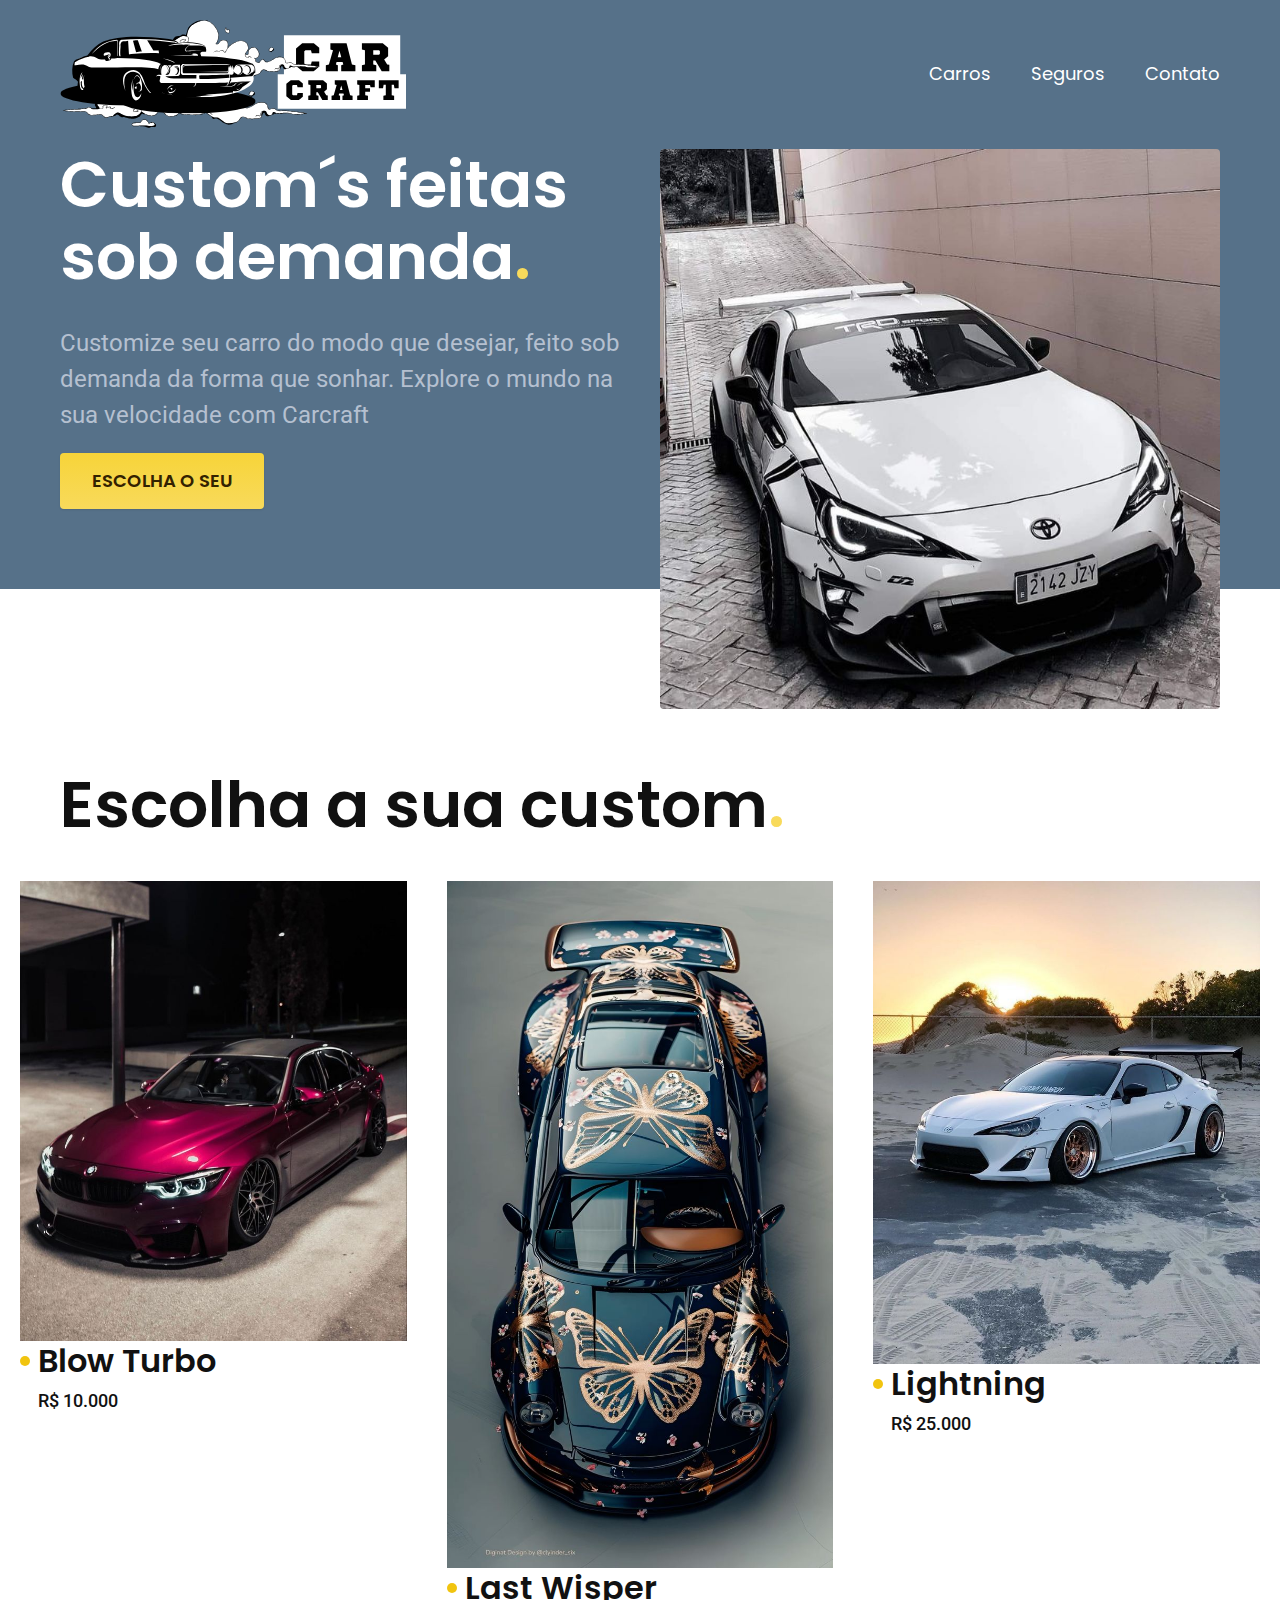
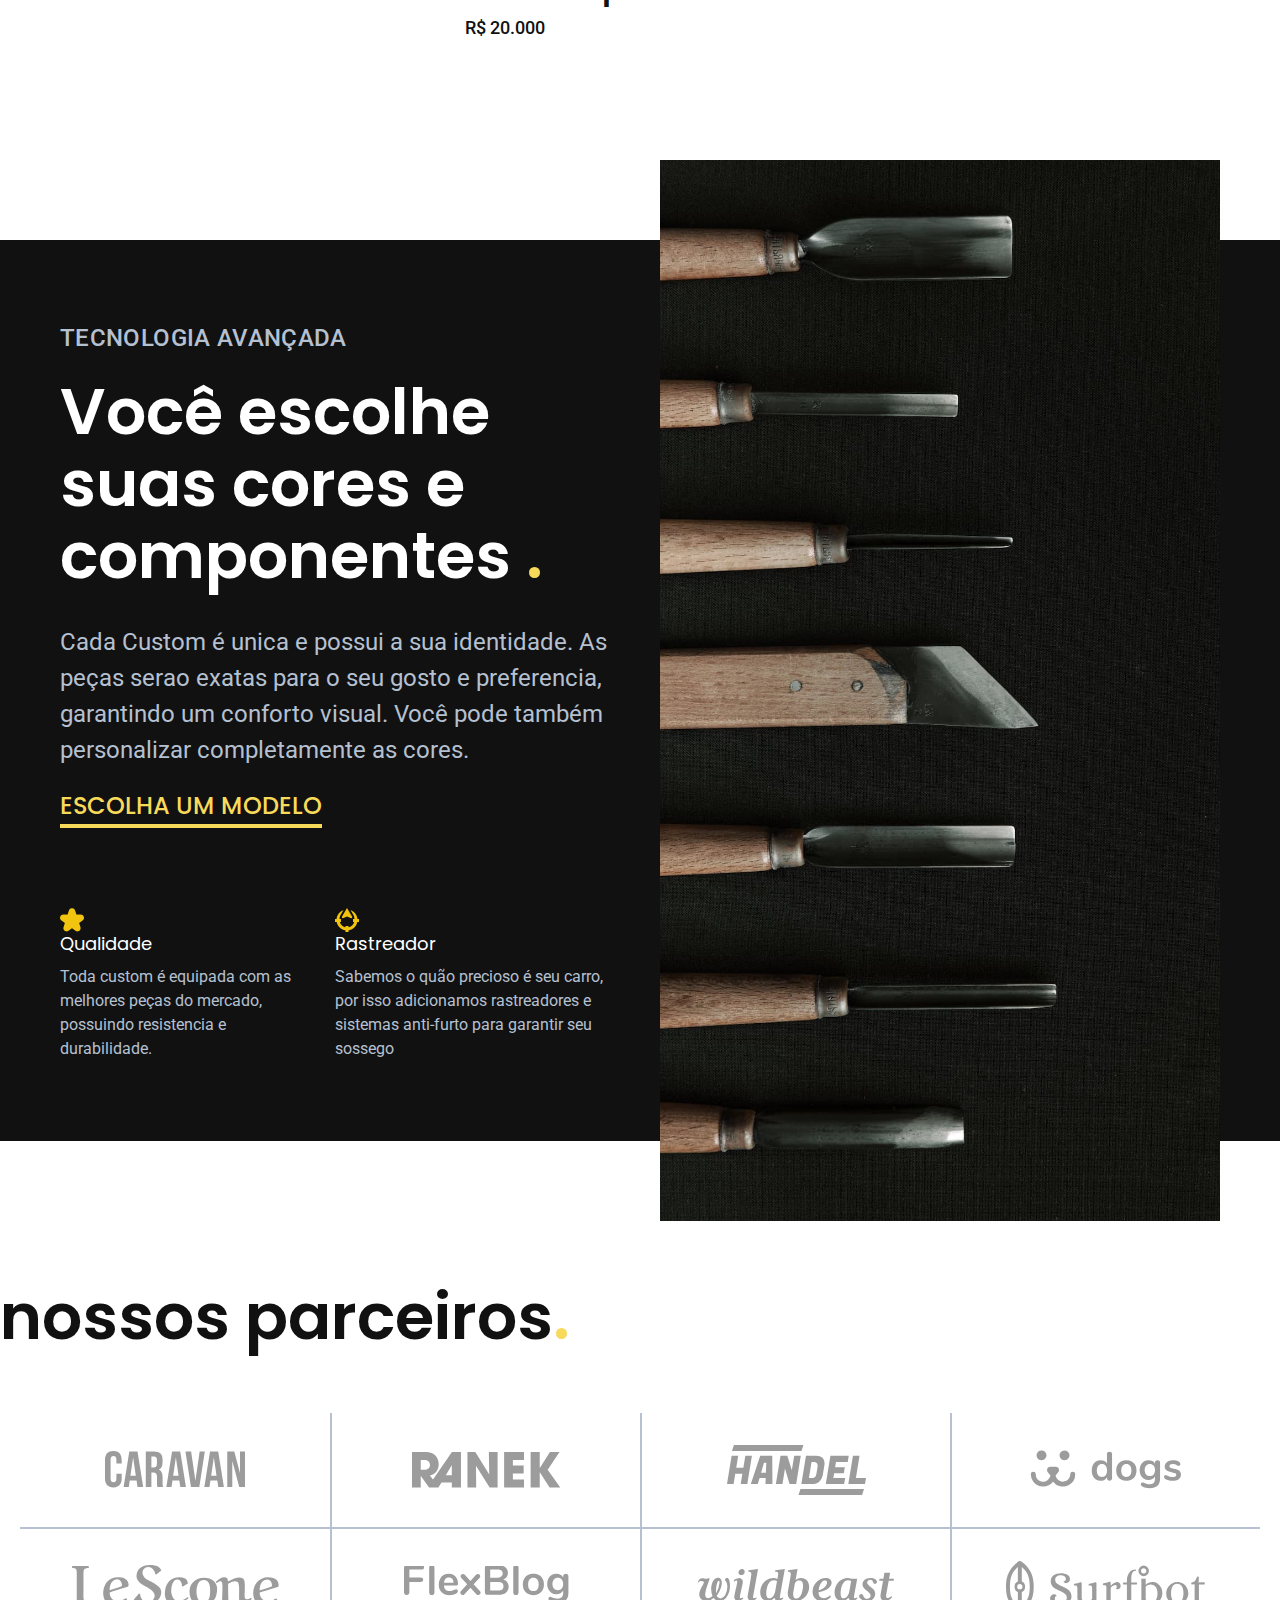
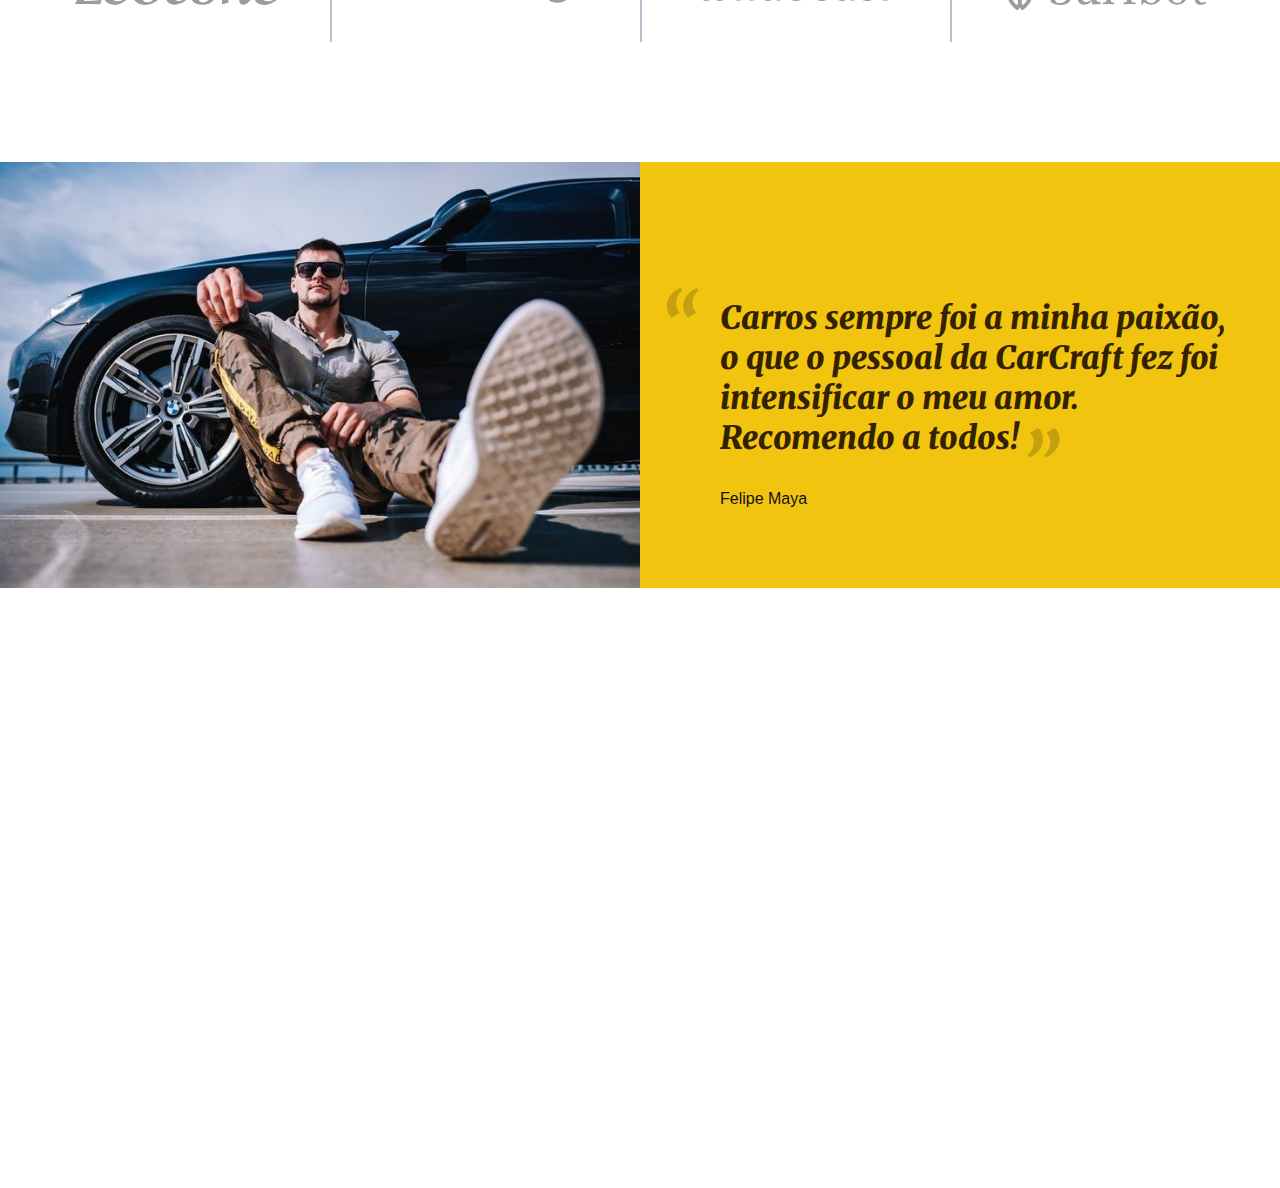
==== index.html @ 5aa36750 "Depoimento de cliente" ====
<!DOCTYPE html>
<html lang="pt-br">

<head>
  <meta charset="UTF-8">
  <meta name="viewport" content="width=device-width, initial-scale=1.0">

  <title>CarCraft - Carros com Bodykit</title>
  <meta name="description" content="Carros com bodykits mais irados já vistos, feitos sob demanda para o cliente. Explore o mundo na sua velocidade com a CarCraft">

  <link rel="stylesheet" href="css/style.css">

  <link rel="preconnect" href="https://fonts.googleapis.com">
  <link rel="preconnect" href="https://fonts.gstatic.com" crossorigin>
  <link href="https://fonts.googleapis.com/css2?family=Merriweather&family=Poppins:wght@100;400;600&family=Roboto:wght@100;400;500&display=swap" rel="stylesheet">

</head>

<body>
  <header class="header-bg">
    <div class="header container">
      <a href="./"><img src="./img/carcraft 1.svg" alt="Carcraft">

      </a>
      <nav aria-label="primaria">
        <ul class=" header-menu font-1-m cor-0">
          <li><a href="./carros.html">Carros</a></li>
          <li><a href="./seguros.html">Seguros</a></li>
          <li><a href="./contato.html">Contato</a></li>
        </ul>
      </nav>
    </div>
  </header>

  <main class="introducao-bg">
    <div class="introducao container">
      <div class="introducao-conteudo">
        <h1 class="font-1-xxl cor-0">Custom´s feitas sob demanda<span class="cor-p1">.</span></h1>
        <p class="font-2-l cor-5">Customize seu carro do modo que desejar, feito sob demanda da forma que sonhar. Explore o mundo na sua velocidade com Carcraft</p>
        <a class="botao" href="./carros.html">Escolha o seu</a>
      </div>
      <div>
        <img src="img/Toyota.jfif" alt="Carro GTR">
      </div>
    </div>
  </main>


  <article class="carros-lista">
    <h2 class="container font-1-xxl">Escolha a sua custom<span class="cor-p1">.</span></h2>

    <ul>
      <li>
        <a href="./carros/blow-turbo.html">
          <img src="/img/carros-lista/BMW.jpeg" alt="BMW roxa">
          <h3 class="font-1-xl">Blow Turbo</h3>
          <span class="font-2-m">R$ 10.000</span>
        </a>
      </li>
      <li>
        <a href="./carros/last-wisper.html">
          <img class="tamanho-porcshe-fotos" src="/img/carros-lista/porsche.jpeg" alt="Supra">
          <h3 class="font-1-xl">Last Wisper</h3>
          <span class="font-2-m">R$ 20.000</span>
        </a>
      </li>
      <li>
        <a href="./carros/lightning.html">
          <img class="tamanho-toyota-fotos" src="/img/carros-lista/toyota-lista.jpeg" alt="Toyota">
          <h3 class="font-1-xl">Lightning</h3>
          <span class="font-2-m">R$ 25.000</span>
        </a>
      </li>
    </ul>
  </article>

  <article class="tecnologia-bg">
    <div class="tecnologia container">
      <div class="tecnologia-conteudo">
        <span class="font-2-l-b cor-5">Tecnologia Avançada</span>
        <h2 class="font-1-xxl cor-0">Você escolhe suas cores e componentes <span class="cor-p1">.</span></h2>
        <p class="font-2-l cor-5">Cada Custom é unica e possui a sua identidade. As peças serao exatas para o seu gosto e preferencia, garantindo um conforto visual. Você pode também personalizar completamente as cores.</p>
        <a class="link " href="./carros.html">Escolha um modelo</a>
        <div class="tecnologia-vantagens">
          <div>
            <img src="./img/icones/qualidade.png" alt="">
            <h3 class="font-1-m cor-0">Qualidade</h3>
            <p class="font-2-s cor-5">Toda custom é equipada com as melhores peças do mercado, possuindo resistencia e durabilidade.</p>
          </div>

          <div>
            <img src="./img/icones/rastreador.png" alt="">
            <h3 class="font-1-m cor-0">Rastreador</h3>
            <p class="font-2-s cor-5">Sabemos o quão precioso é seu carro, por isso adicionamos rastreadores e sistemas anti-furto para garantir seu sossego</p>
          </div>
        </div>
      </div>
      <div class="tecnologia-imagem">
        <img src="img/fotos/tecnologia.jpg" alt="">
      </div>
    </div>
  </article>
</body>

<section class="parceiros" aria-label="Nossos Parceiros">
  <h2 class="font-1-xxl">nossos parceiros<span class="cor-p1">.</span></h2>

  <ul>
    <li><img src="./img/parceiros/caravan.svg" alt=""></li>
    <li><img src="./img/parceiros/ranek.svg" alt=""></li>
    <li><img src="./img/parceiros/handel.svg" alt=""></li>
    <li><img src="./img/parceiros/dogs.svg" alt=""></li>
    <li><img src="./img/parceiros/lescone.svg" alt=""></li>
    <li><img src="./img/parceiros/flexblog.svg" alt=""></li>
    <li><img src="./img/parceiros/wildbeast.svg" alt=""></li>
    <li><img src="./img/parceiros/surfbot.svg" alt=""></li>
  </ul>
</section>

<section class="depoimento" aria-label="Depoimento">
  <div>
    <img src="./img/depoimento.jpeg" alt="Pessoa Com seu Carro Modificado">
  </div>
  <div class="depoimento-conteudo">
    <blockquote class="font-1-xl cor-p5">
      <p>Carros sempre foi a minha paixão, o que o pessoal da CarCraft fez foi intensificar o meu amor. Recomendo a todos!</p>
    </blockquote>
    <span>Felipe Maya</span>
  </div>
</section>

</html>
---- css/style.css ----
@import "./global/header.css";
@import "./utilidades/tipografia.css";
@import "./utilidades/cores.css";

@import "./global/global.css";

/* utilidades */
@import "./utilidades/componentes.css";

/* Home */
@import "./home/introducao.css";
@import "./home/tecnologia.css";
@import "./home/parceiros.css";
@import "./home/depoimento.css";

/*Carros*/
@import "./carros/carros-listas.css";
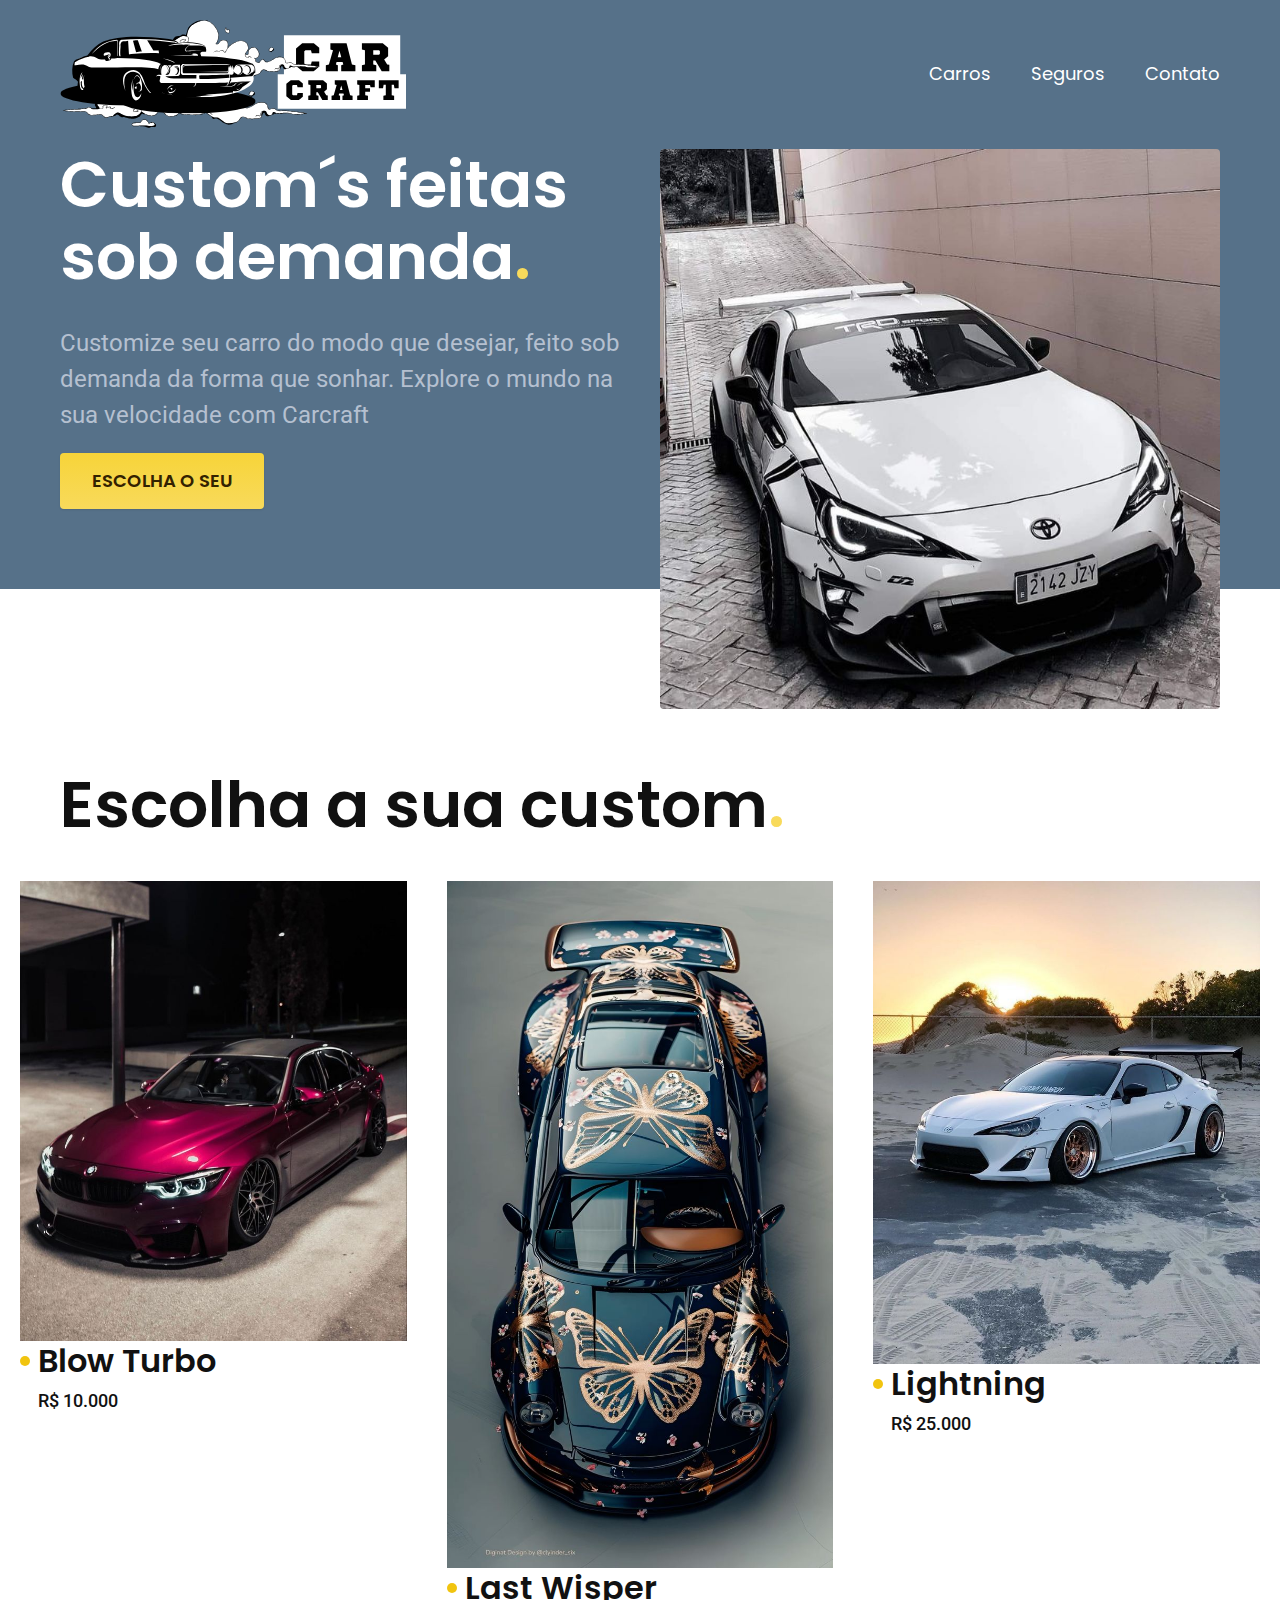
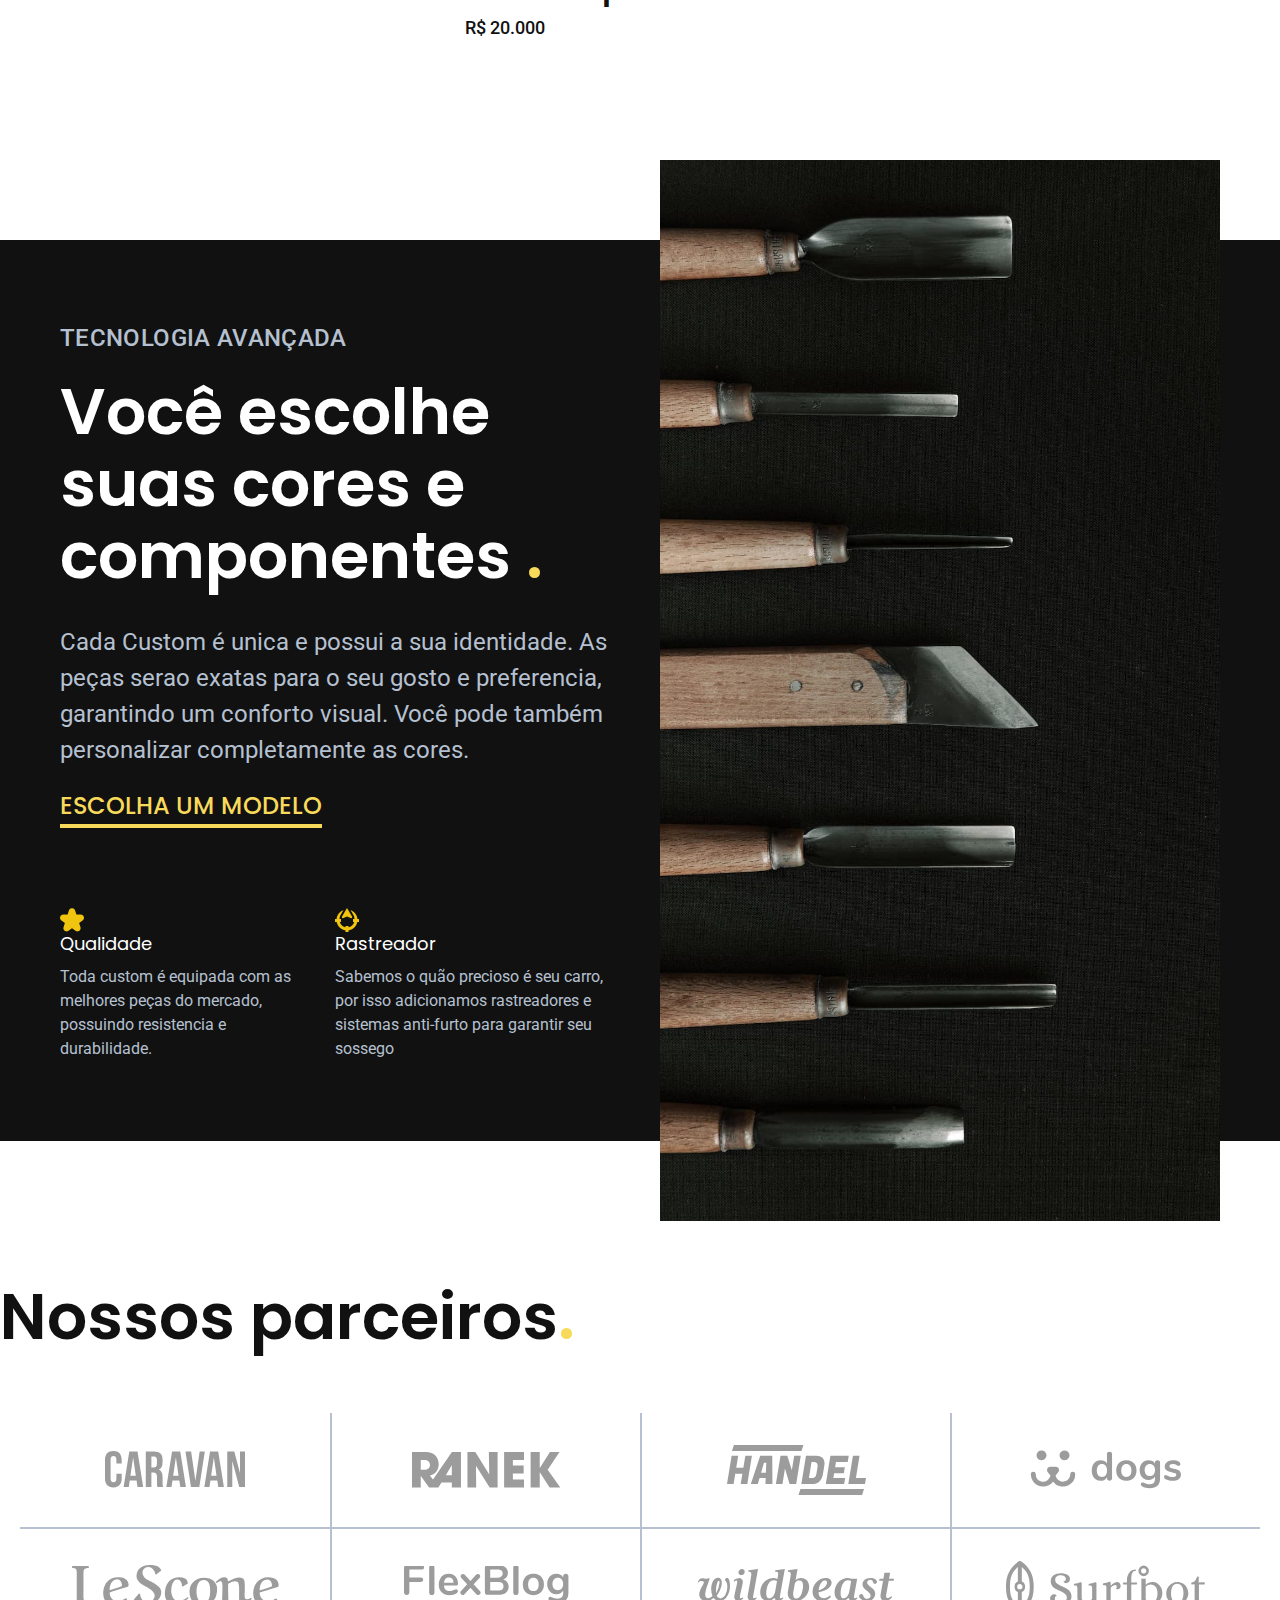
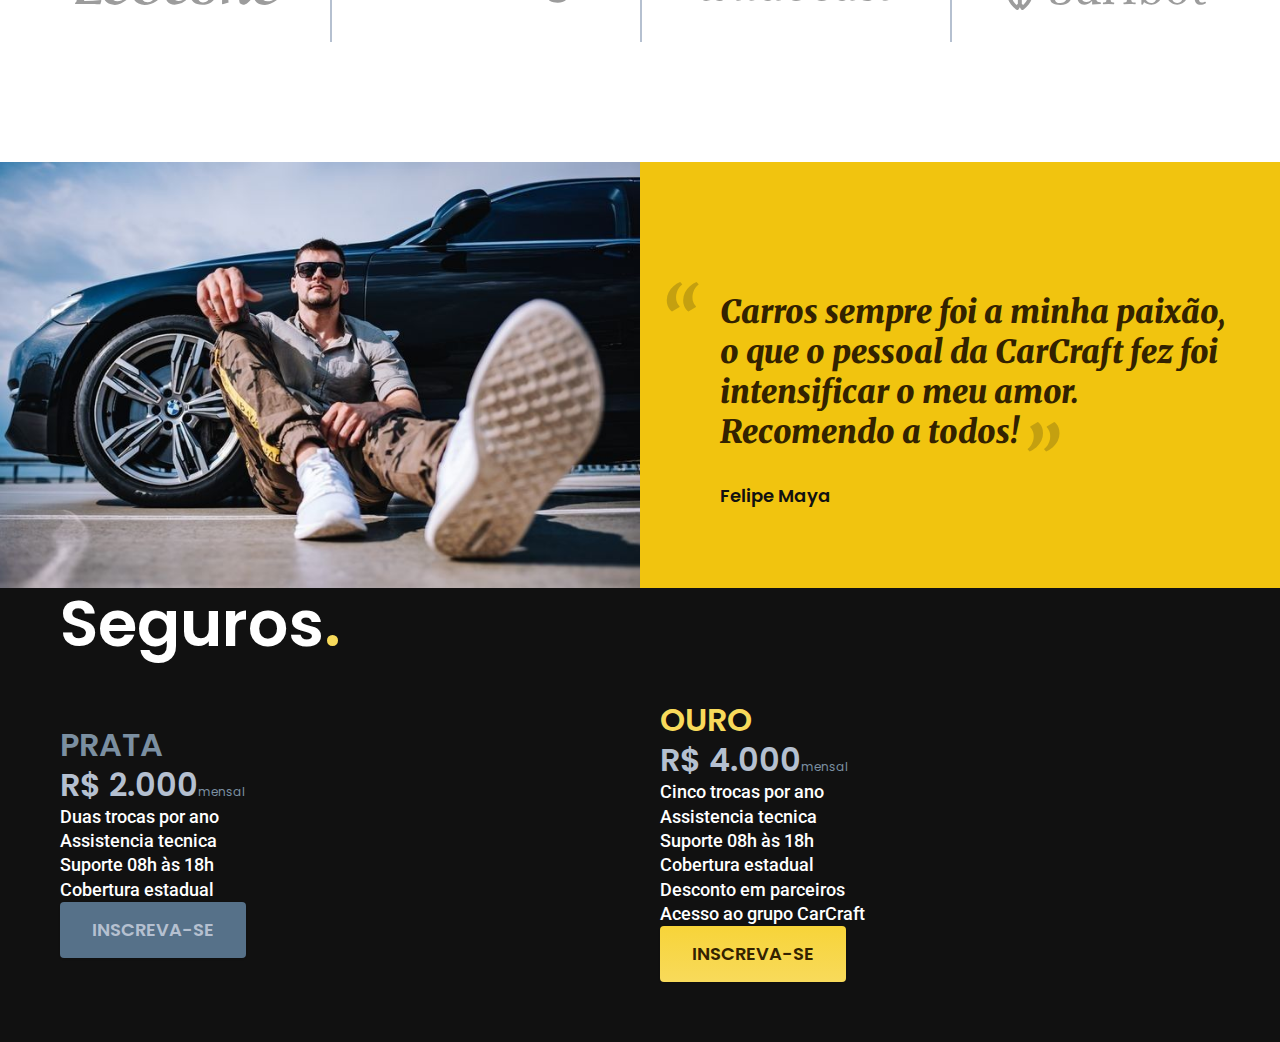
==== commit 01c7f06f: "metade das alteracoes do seguro" ====
--- a/index.html
+++ b/index.html
@@ -100,33 +100,65 @@
       </div>
     </div>
   </article>
+
+  <section class="parceiros" aria-label="Nossos Parceiros">
+    <h2 class="font-1-xxl">Nossos parceiros<span class="cor-p1">.</span></h2>
+
+    <ul>
+      <li><img src="./img/parceiros/caravan.svg" alt=""></li>
+      <li><img src="./img/parceiros/ranek.svg" alt=""></li>
+      <li><img src="./img/parceiros/handel.svg" alt=""></li>
+      <li><img src="./img/parceiros/dogs.svg" alt=""></li>
+      <li><img src="./img/parceiros/lescone.svg" alt=""></li>
+      <li><img src="./img/parceiros/flexblog.svg" alt=""></li>
+      <li><img src="./img/parceiros/wildbeast.svg" alt=""></li>
+      <li><img src="./img/parceiros/surfbot.svg" alt=""></li>
+    </ul>
+  </section>
+
+  <section class="depoimento" aria-label="Depoimento">
+    <div>
+      <img src="./img/depoimento.jpeg" alt="Pessoa Com seu Carro Modificado">
+    </div>
+    <div class="depoimento-conteudo">
+      <blockquote class="font-1-xl cor-p5">
+        <p>Carros sempre foi a minha paixão, o que o pessoal da CarCraft fez foi intensificar o meu amor. Recomendo a todos!</p>
+      </blockquote>
+      <span class="font-1-m-b cor-P5">Felipe Maya</span>
+    </div>
+  </section>
+
+  <article class="seguros-bg">
+    <div class="seguros container">
+      <h2 class="font-1-xxl cor-0">Seguros<span class=" cor-p1">.</span></h2>
+      <div class="seguros-item">
+        <h3 class="font-1-xl cor-6">PRATA</h3>
+        <span class="font-1-xl cor-5">R$ 2.000<span class="font-1-xs cor-6">mensal</span></span>
+        <ul class="font-2-m cor-0">
+          <li>Duas trocas por ano</li>
+          <li>Assistencia tecnica</li>
+          <li>Suporte 08h às 18h</li>
+          <li>Cobertura estadual</li>
+        </ul>
+        <a class="botao secundario" href="./orcamento.html">Inscreva-se</a>
+      </div>
+
+
+      <div class="seguros-item">
+        <h3 class="font-1-xl cor-p1">OURO</h3>
+        <span class="font-1-xl cor-5">R$ 4.000<span class="font-1-xs cor-6">mensal</span></span>
+        <ul class="font-2-m cor-0">
+          <li>Cinco trocas por ano</li>
+          <li>Assistencia tecnica</li>
+          <li>Suporte 08h às 18h</li>
+          <li>Cobertura estadual</li>
+          <li>Desconto em parceiros</li>
+          <li>Acesso ao grupo CarCraft</li>
+        </ul>
+        <a class="botao" href="./orcamento.html">Inscreva-se</a>
+      </div>
+    </div>
+  </article>
 </body>
 
-<section class="parceiros" aria-label="Nossos Parceiros">
-  <h2 class="font-1-xxl">nossos parceiros<span class="cor-p1">.</span></h2>
-
-  <ul>
-    <li><img src="./img/parceiros/caravan.svg" alt=""></li>
-    <li><img src="./img/parceiros/ranek.svg" alt=""></li>
-    <li><img src="./img/parceiros/handel.svg" alt=""></li>
-    <li><img src="./img/parceiros/dogs.svg" alt=""></li>
-    <li><img src="./img/parceiros/lescone.svg" alt=""></li>
-    <li><img src="./img/parceiros/flexblog.svg" alt=""></li>
-    <li><img src="./img/parceiros/wildbeast.svg" alt=""></li>
-    <li><img src="./img/parceiros/surfbot.svg" alt=""></li>
-  </ul>
-</section>
-
-<section class="depoimento" aria-label="Depoimento">
-  <div>
-    <img src="./img/depoimento.jpeg" alt="Pessoa Com seu Carro Modificado">
-  </div>
-  <div class="depoimento-conteudo">
-    <blockquote class="font-1-xl cor-p5">
-      <p>Carros sempre foi a minha paixão, o que o pessoal da CarCraft fez foi intensificar o meu amor. Recomendo a todos!</p>
-    </blockquote>
-    <span>Felipe Maya</span>
-  </div>
-</section>
-
 </html>--- a/css/style.css
+++ b/css/style.css
@@ -15,3 +15,6 @@
 
 /*Carros*/
 @import "./carros/carros-listas.css";
+
+/*Seguros*/
+@import "./seguros/seguros.css";
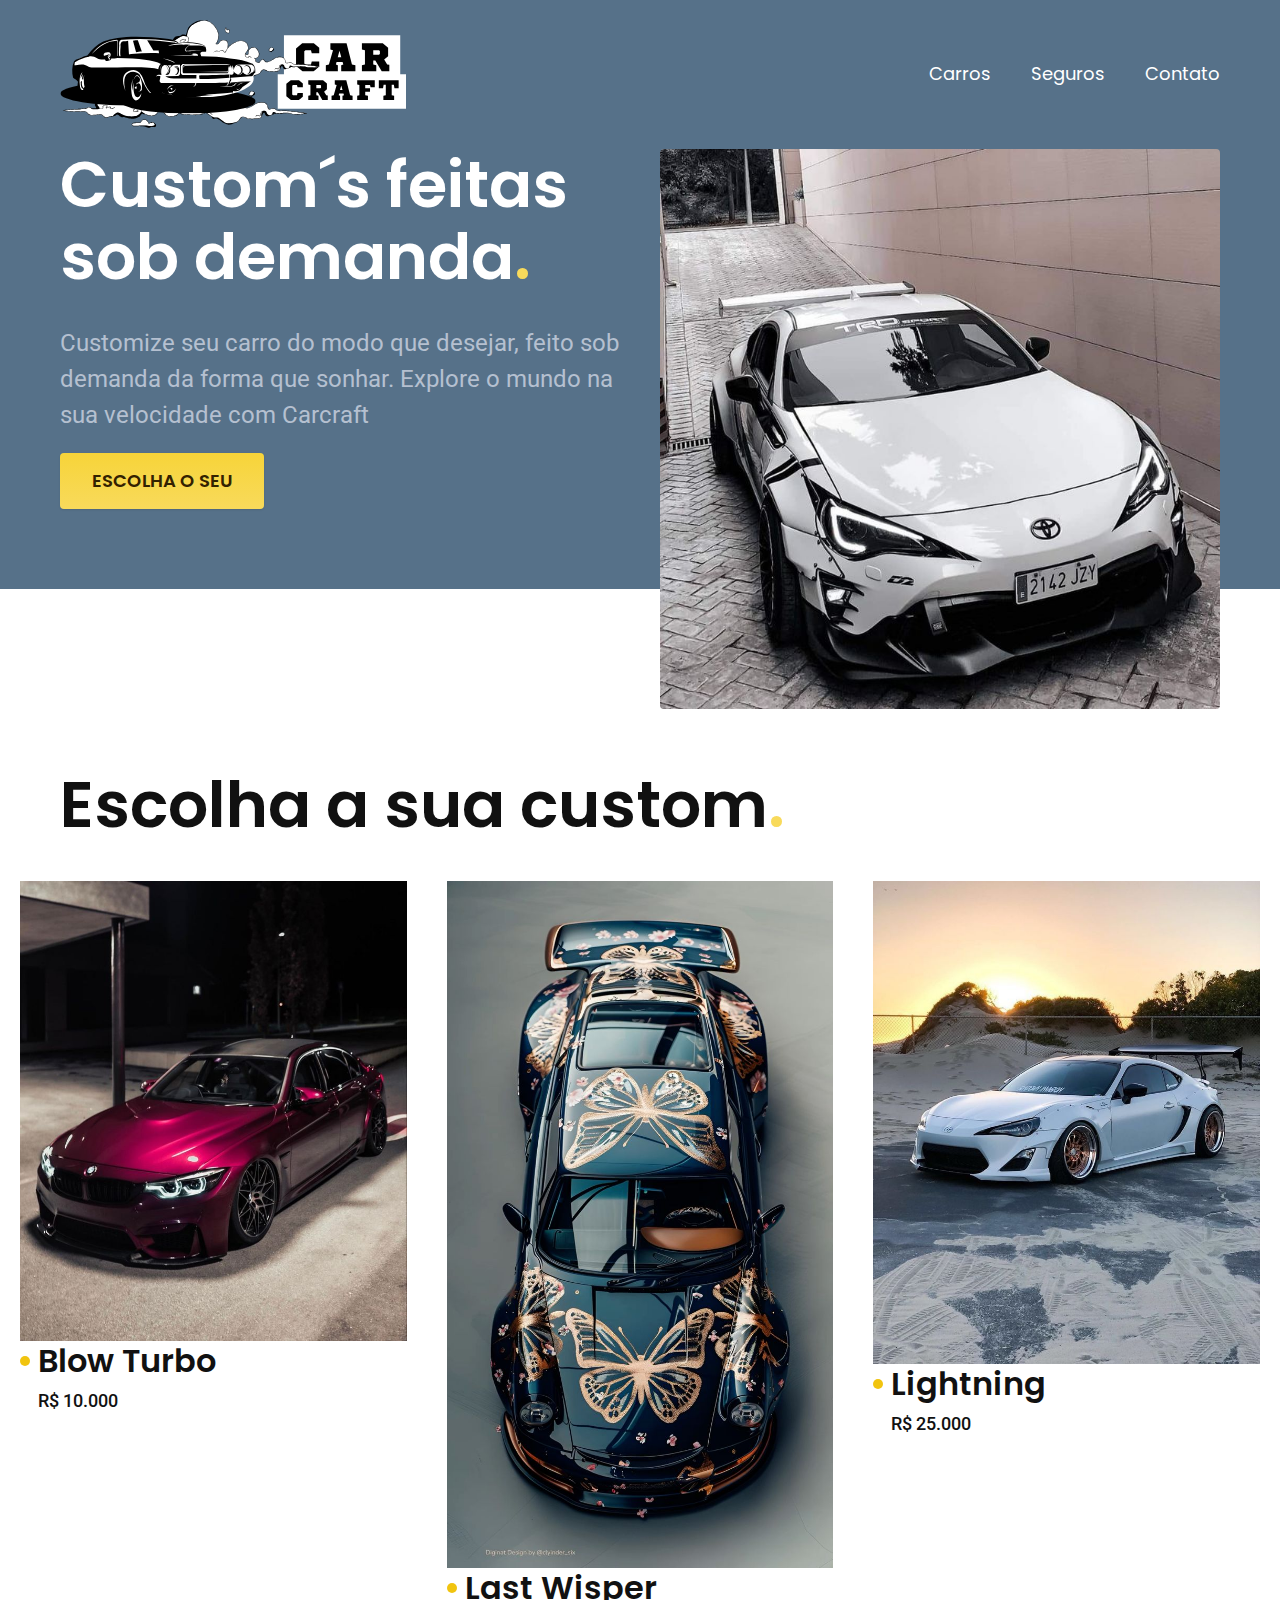
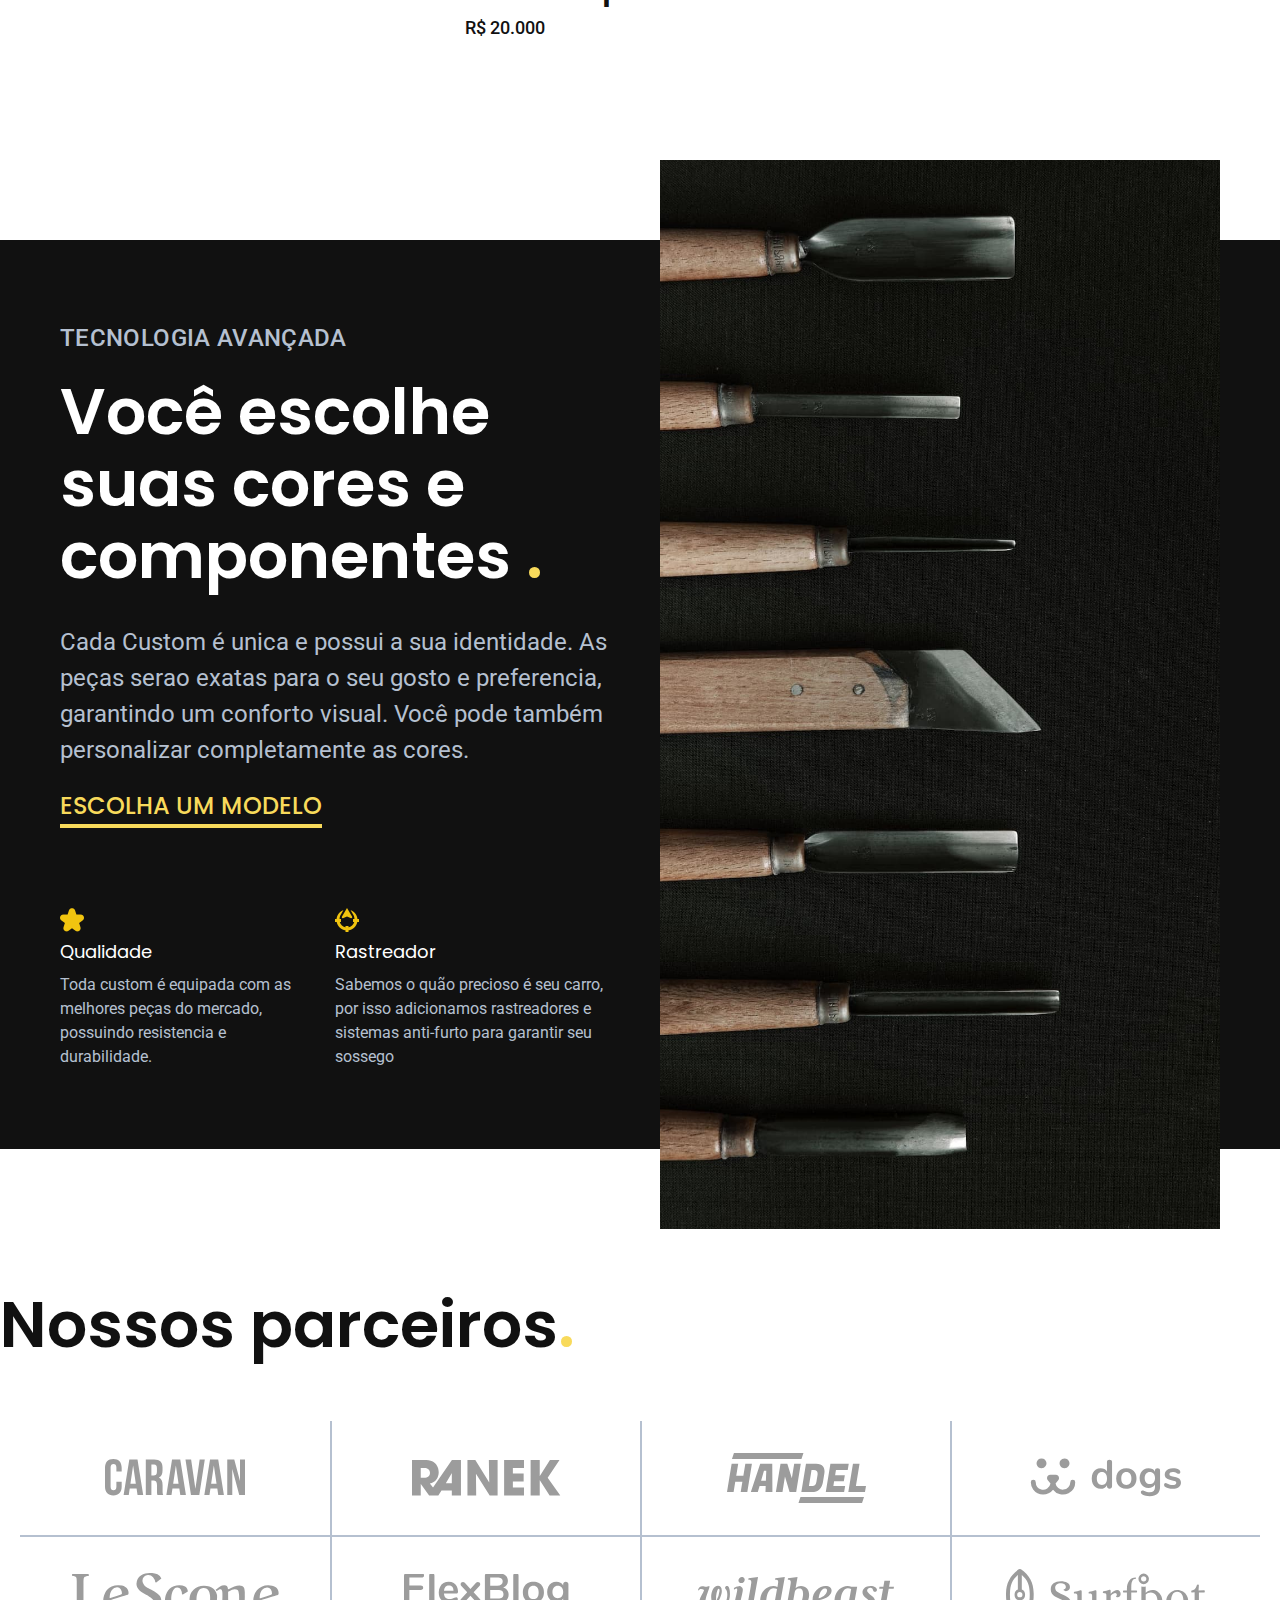
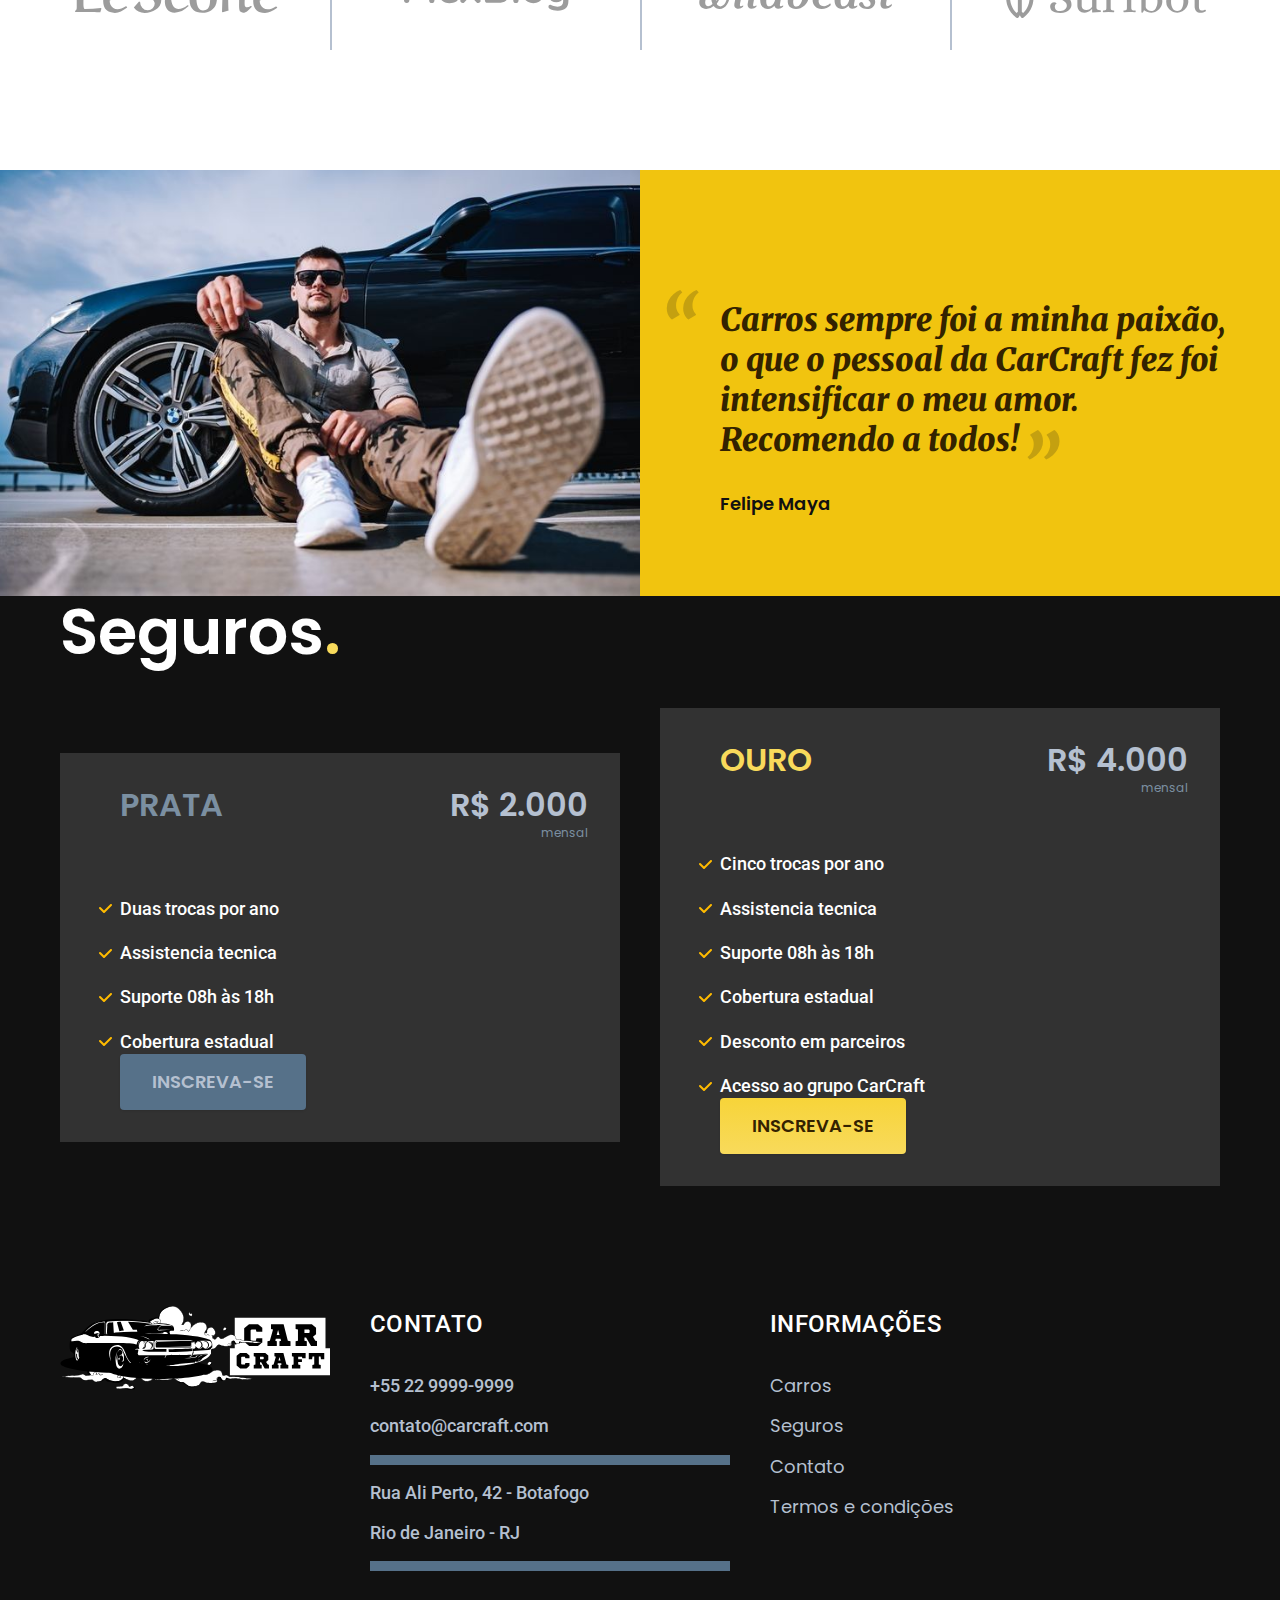
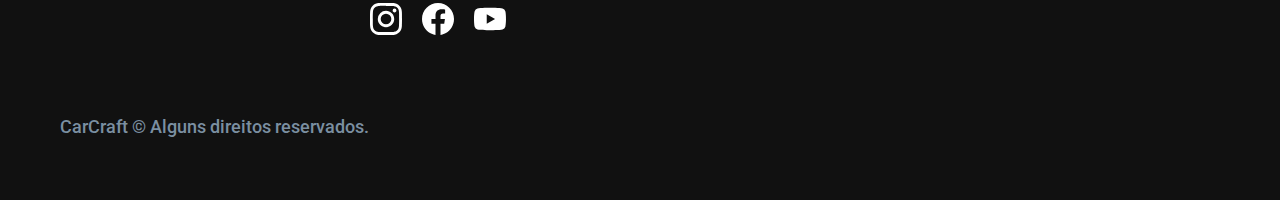
==== commit 11dffffd: "Footer" ====
--- a/index.html
+++ b/index.html
@@ -159,6 +159,44 @@
       </div>
     </div>
   </article>
+
+  <footer class="footer-bg">
+    <div class="footer container">
+      <img src="./img/carcraft 1.svg" alt="CarCraft">
+      <div class="footer-contato">
+        <h3 class="font-2-l-b cor-0">Contato</h3>
+        <ul class=" font-2-m cor-5">
+          <li><a href="tel:+552299999999">+55 22 9999-9999</a></li>
+          <li><a href="mailto:contato@carcraft.com">contato@carcraft.com</a></li>
+          <li>Rua Ali Perto, 42 - Botafogo </li>
+          <li>Rio de Janeiro - RJ</li>
+        </ul>
+        <div class="footer-redes">
+          <a href="./">
+            <img src="./img/redes/instagram.svg" alt="Instafram">
+          </a>
+          <a href="./">
+            <img src="./img/redes/facebook.svg" alt="Facebook">
+          </a>
+          <a href="./">
+            <img src="./img/redes/youtube.svg" alt="Youtube">
+          </a>
+        </div>
+      </div>
+      <div class="footer-informacoaes">
+        <h3 class="font-2-l-b cor-0">Informações</h3>
+        <nav>
+          <ul class="font-1-m cor-5">
+            <li><a href="./carros.html">Carros</a></li>
+            <li><a href="./seguros.html">Seguros</a></li>
+            <li><a href="./contato.html">Contato</a></li>
+            <li><a href="./termos.html">Termos e condições</a></li>
+          </ul>
+        </nav>
+      </div>
+      <p class="footer-copy font-2-m cor-6">CarCraft © Alguns direitos reservados.</p>
+    </div>
+  </footer>
 </body>
 
 </html>--- a/css/style.css
+++ b/css/style.css
@@ -1,8 +1,9 @@
-@import "./global/header.css";
+@import "./global/global.css";
 @import "./utilidades/tipografia.css";
 @import "./utilidades/cores.css";
 
-@import "./global/global.css";
+@import "./global/header.css";
+@import "./global/footer.css";
 
 /* utilidades */
 @import "./utilidades/componentes.css";
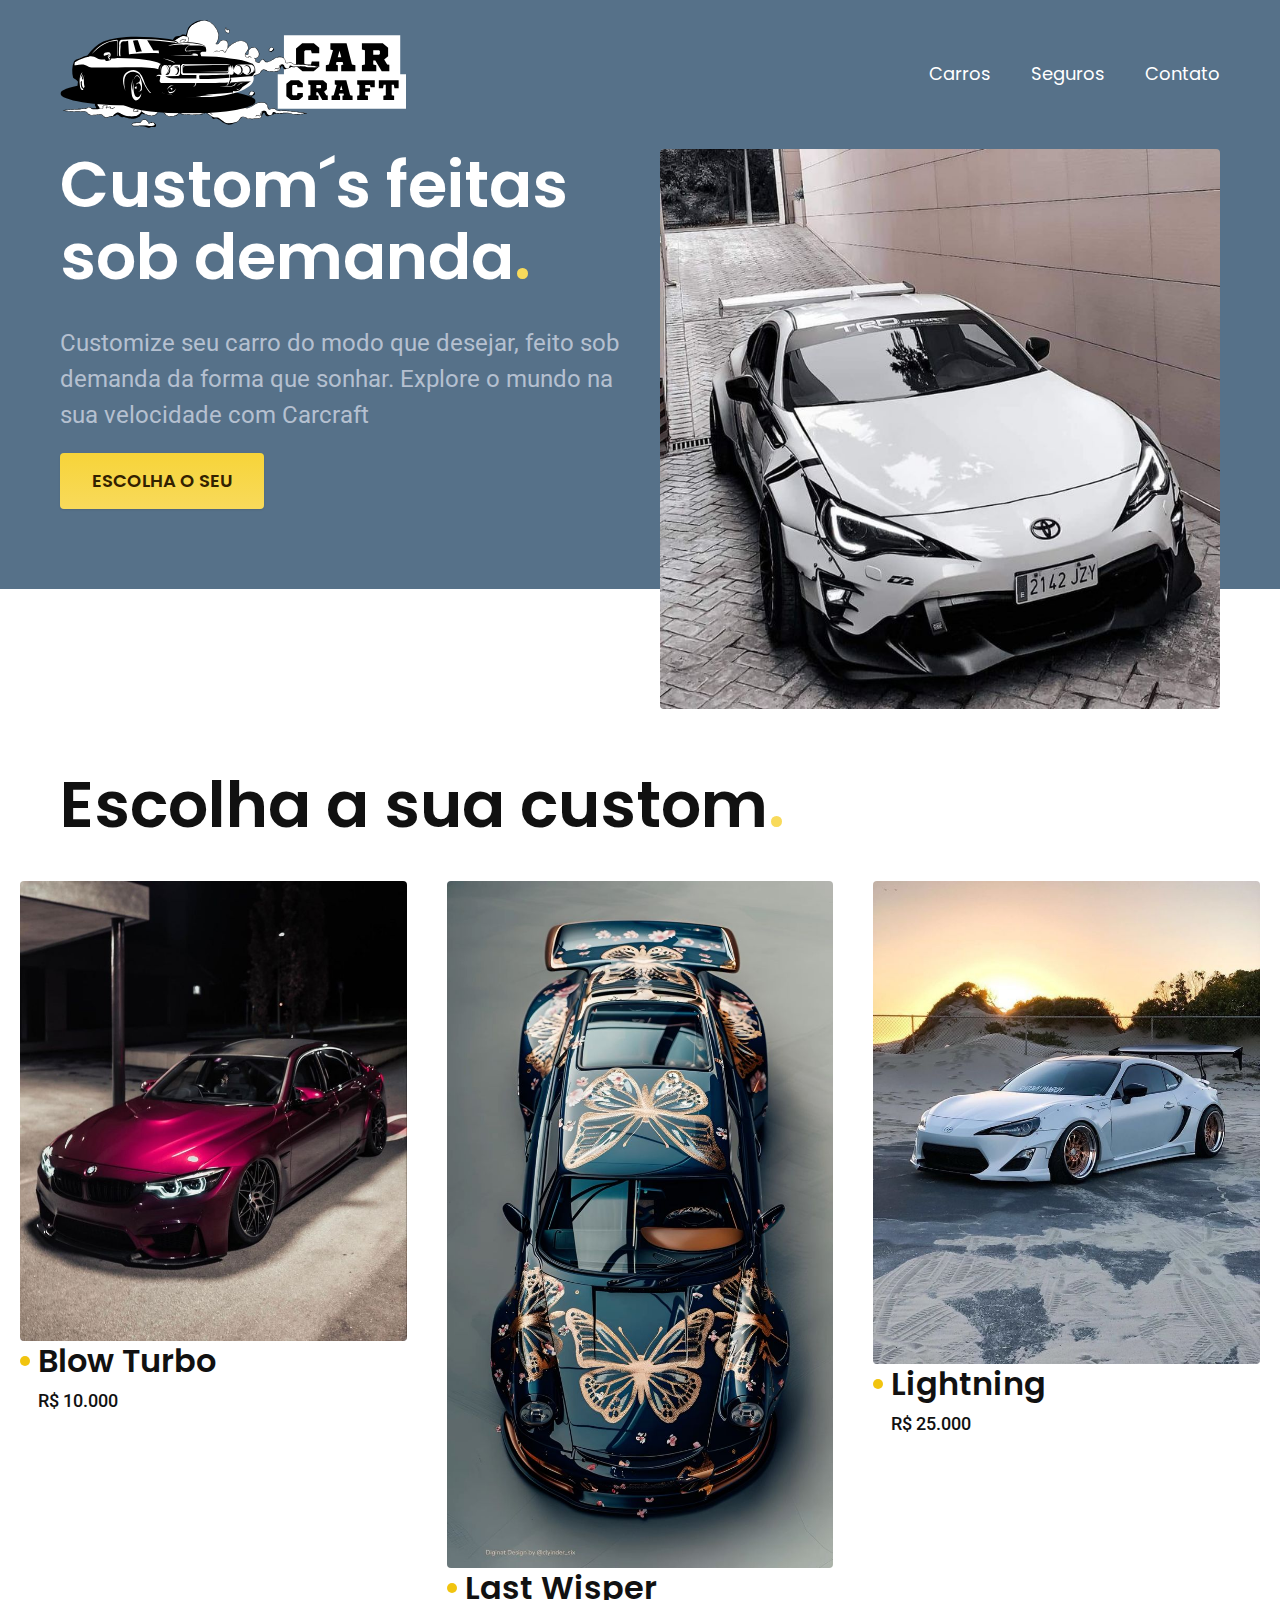
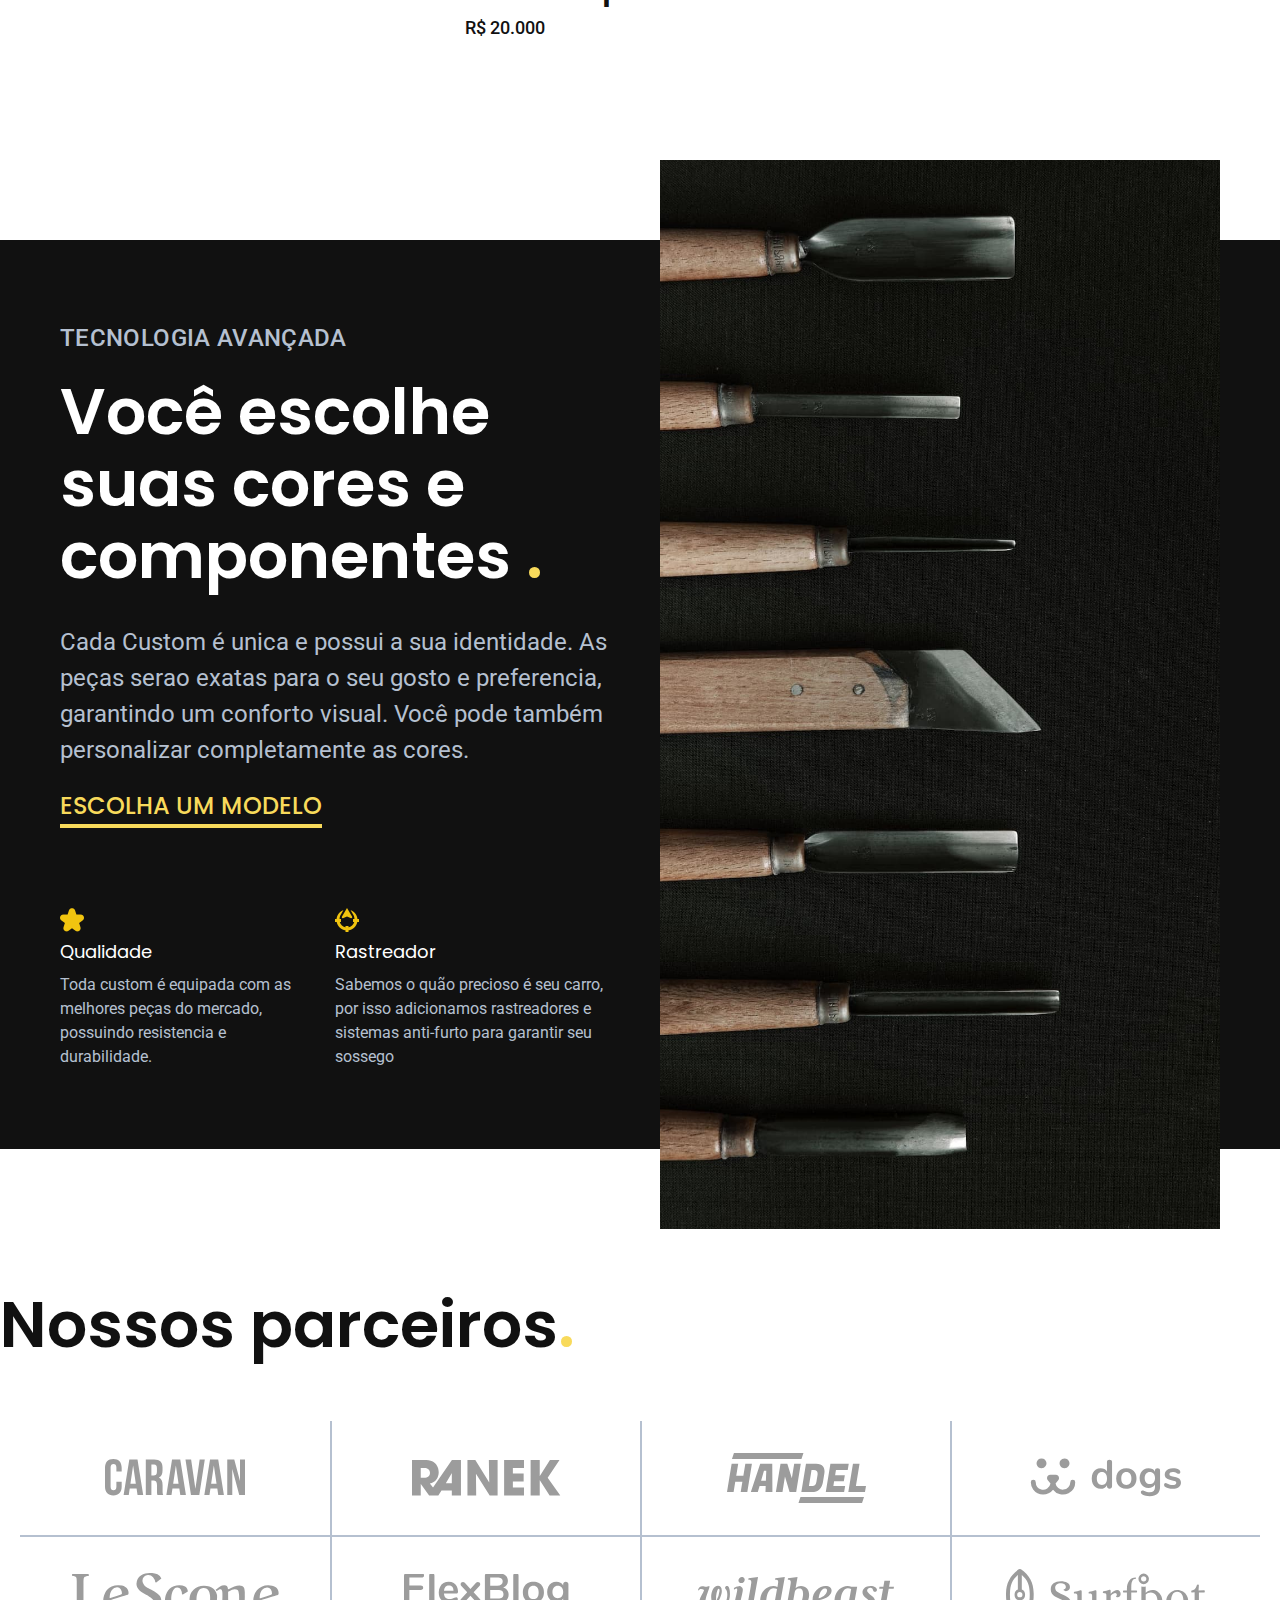
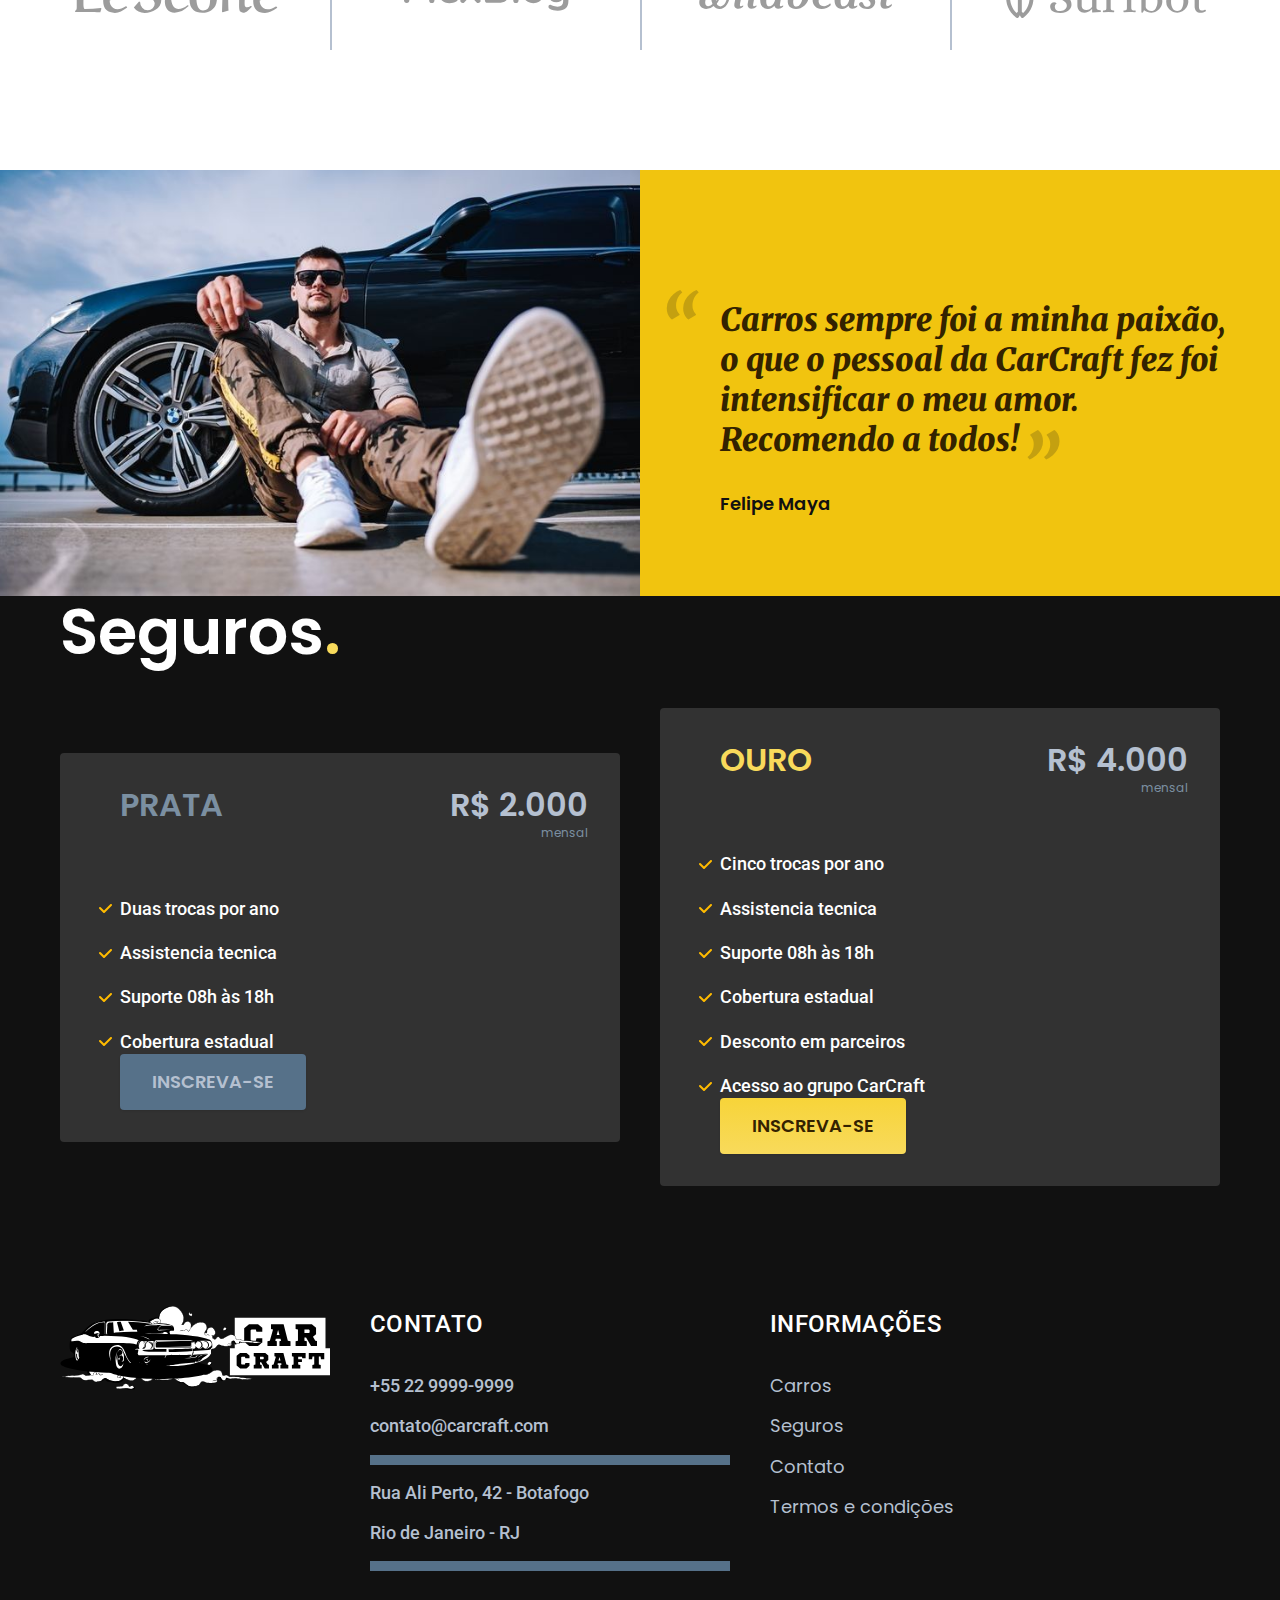
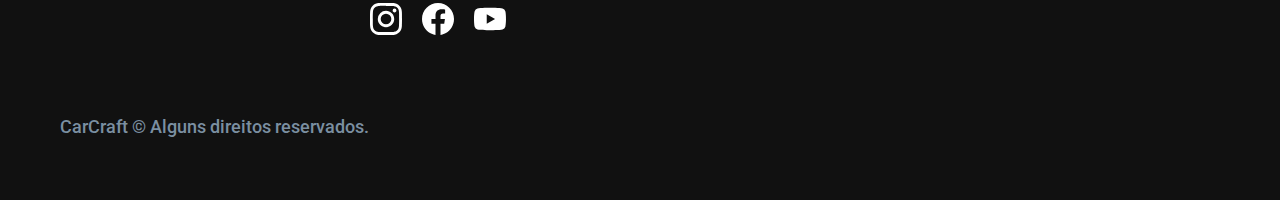
==== commit f7f378d1: "pagina de cada carro" ====
--- a/index.html
+++ b/index.html
@@ -58,7 +58,7 @@
         </a>
       </li>
       <li>
-        <a href="./carros/last-wisper.html">
+        <a href="./carros/porsche.html">
           <img class="tamanho-porcshe-fotos" src="/img/carros-lista/porsche.jpeg" alt="Supra">
           <h3 class="font-1-xl">Last Wisper</h3>
           <span class="font-2-m">R$ 20.000</span>
--- a/css/style.css
+++ b/css/style.css
@@ -16,6 +16,12 @@
 
 /*Carros*/
 @import "./carros/carros-listas.css";
+@import "./carros/carros.css";
 
 /*Seguros*/
 @import "./seguros/seguros.css";
+@import "./seguros/perguntas.css";
+@import "./seguros/vantagens.css";
+
+/*Termos*/
+@import "./termos/termos.css";
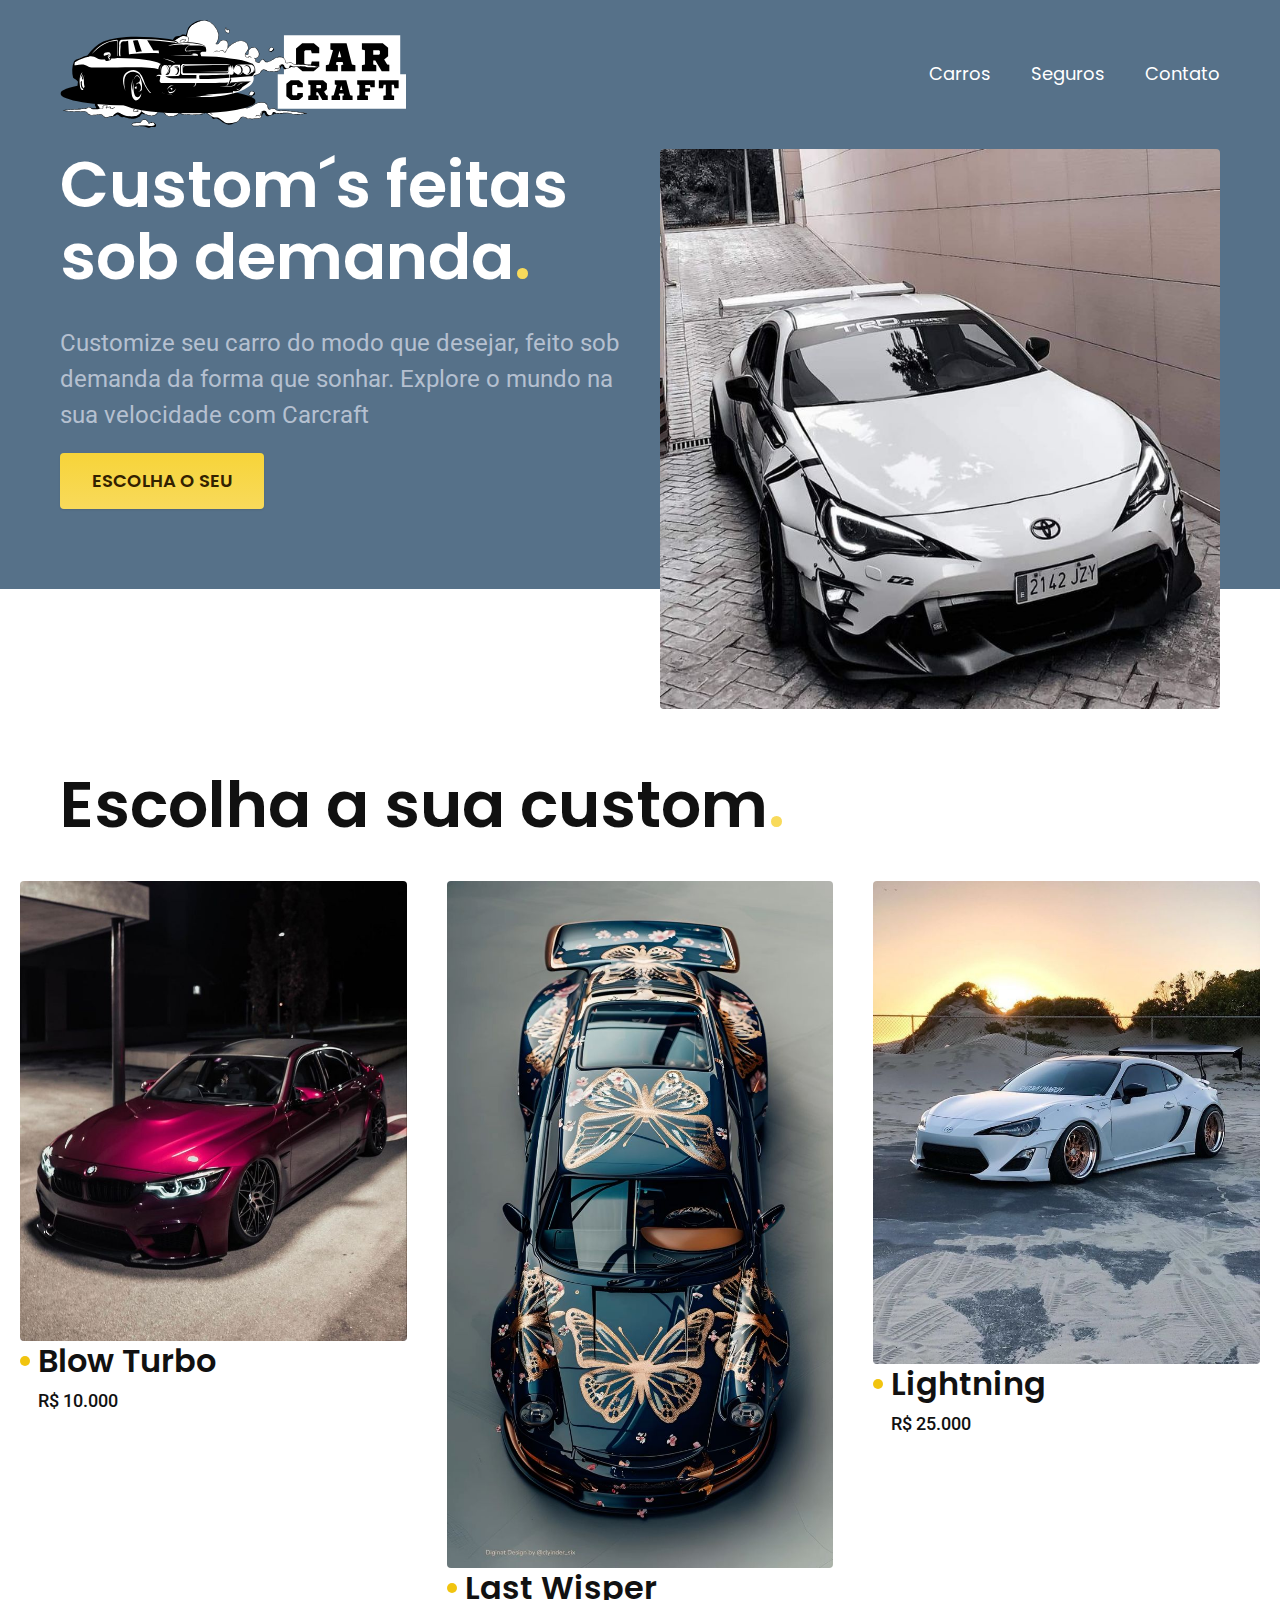
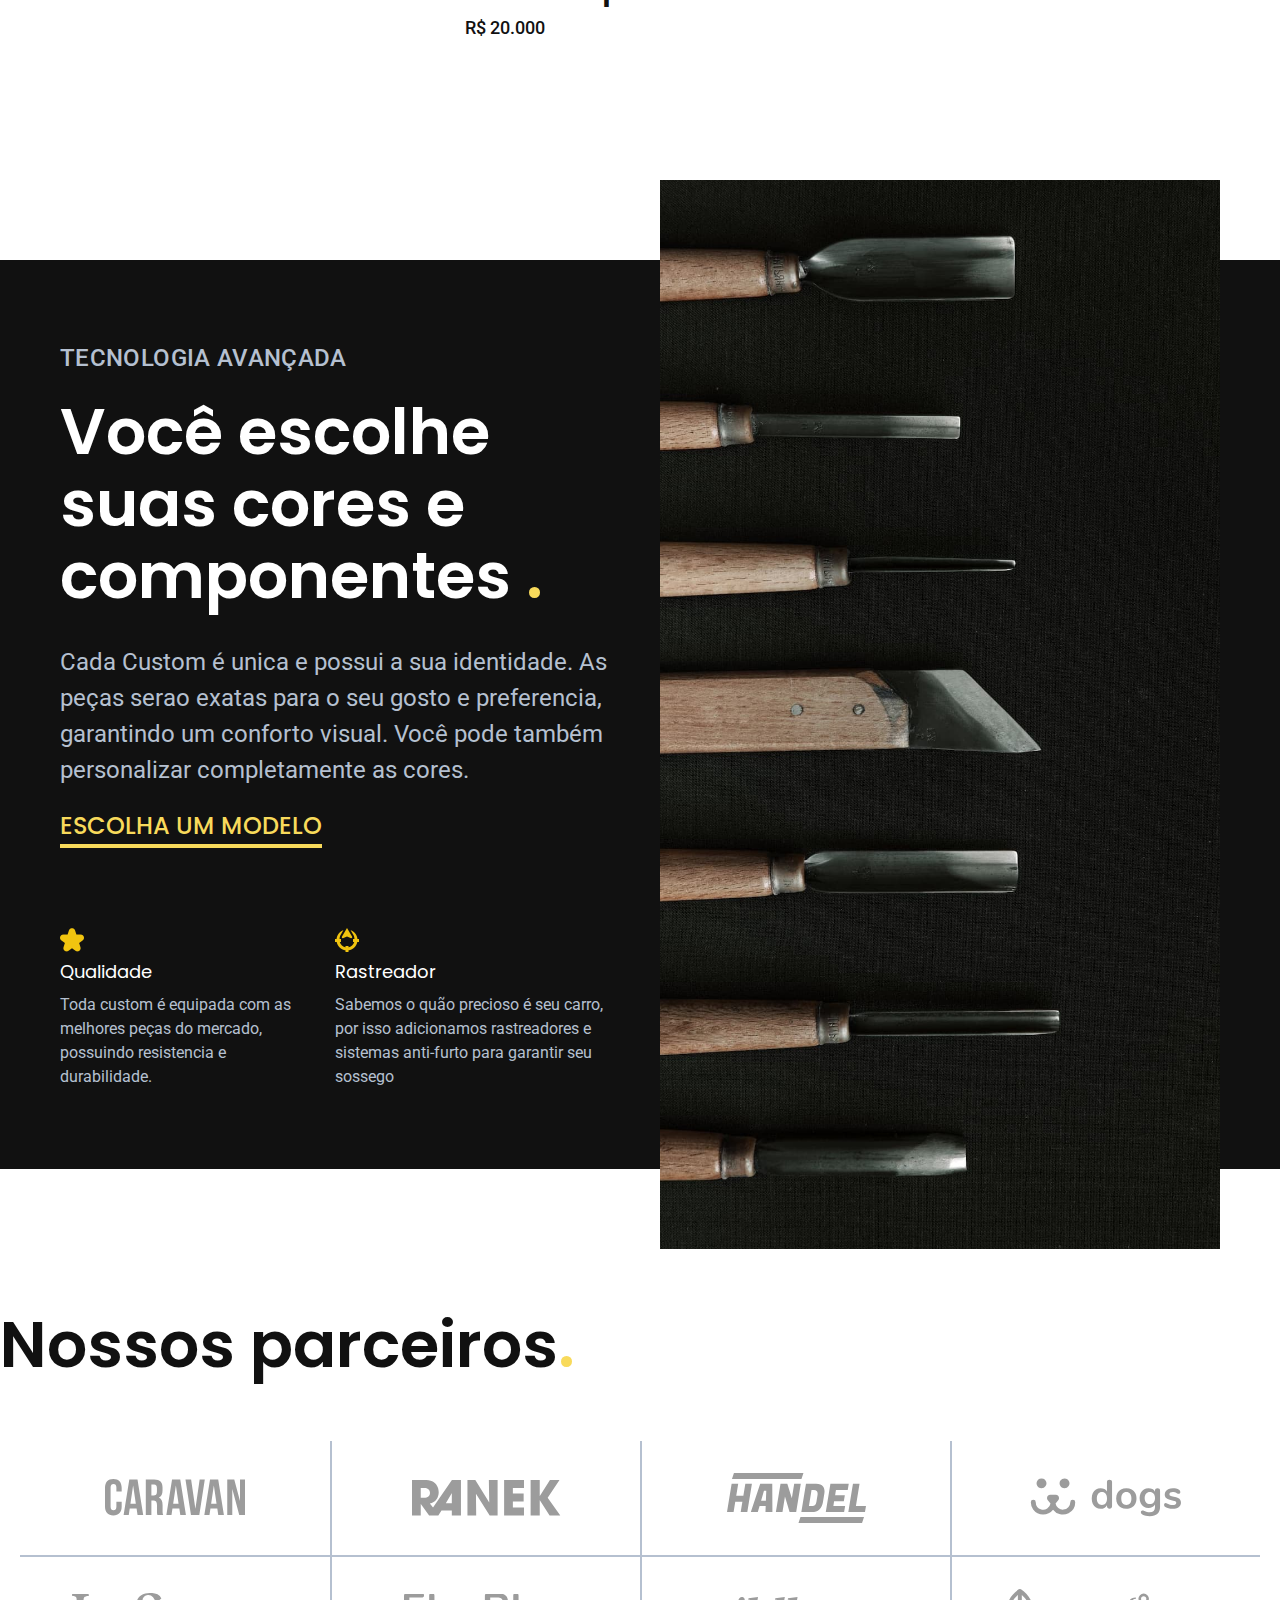
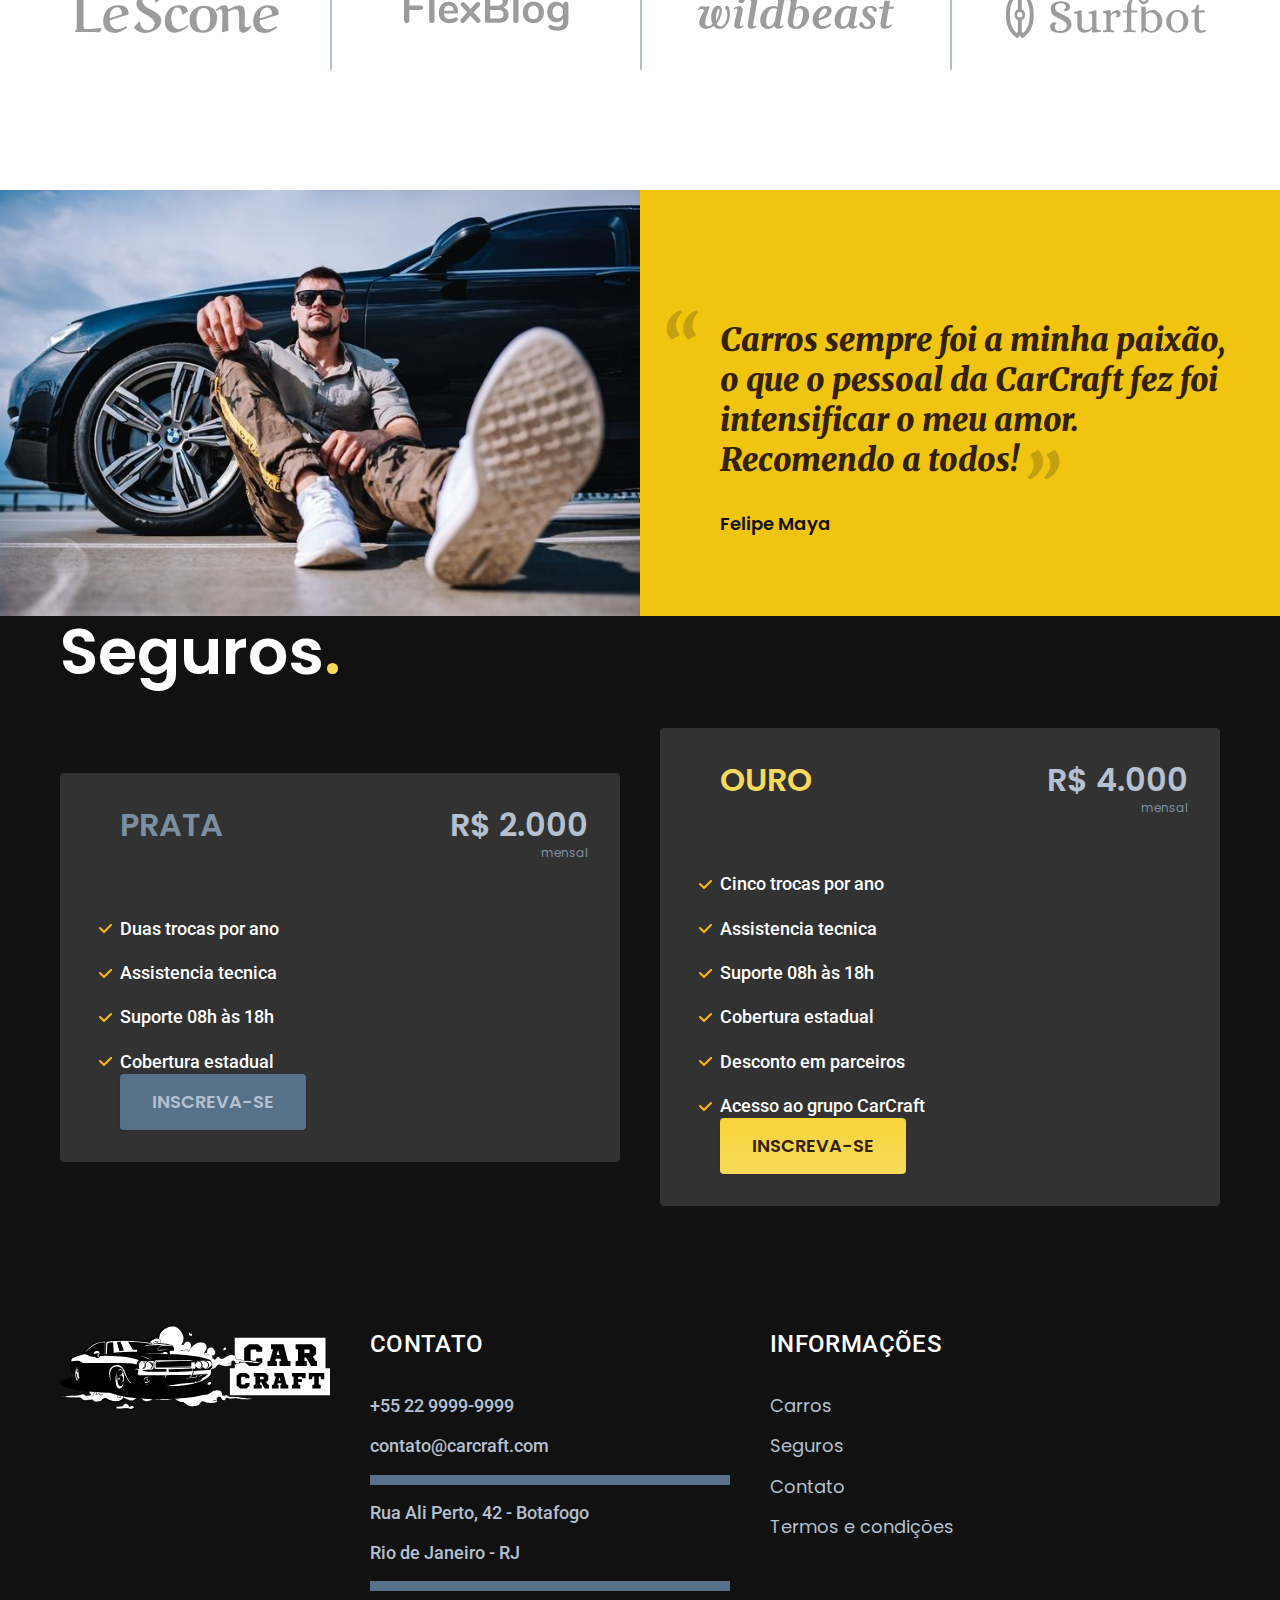
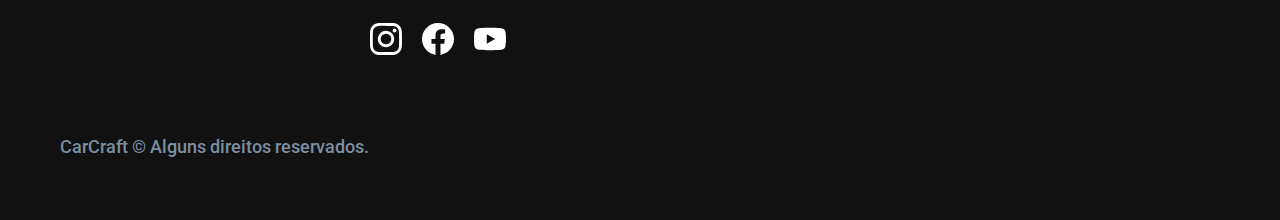
==== commit e2ac2b4b: "terminando as paginas dos produtos" ====
--- a/index.html
+++ b/index.html
@@ -51,7 +51,7 @@
 
     <ul>
       <li>
-        <a href="./carros/blow-turbo.html">
+        <a href="./carros/BMW.html">
           <img src="/img/carros-lista/BMW.jpeg" alt="BMW roxa">
           <h3 class="font-1-xl">Blow Turbo</h3>
           <span class="font-2-m">R$ 10.000</span>
@@ -65,7 +65,7 @@
         </a>
       </li>
       <li>
-        <a href="./carros/lightning.html">
+        <a href="./carros/supra.html">
           <img class="tamanho-toyota-fotos" src="/img/carros-lista/toyota-lista.jpeg" alt="Toyota">
           <h3 class="font-1-xl">Lightning</h3>
           <span class="font-2-m">R$ 25.000</span>
--- a/css/style.css
+++ b/css/style.css
@@ -18,6 +18,9 @@
 @import "./carros/carros-listas.css";
 @import "./carros/carros.css";
 
+/*Carro*/
+@import "./carro/carro.css";
+@import "./carro/seguro.css";
 /*Seguros*/
 @import "./seguros/seguros.css";
 @import "./seguros/perguntas.css";
